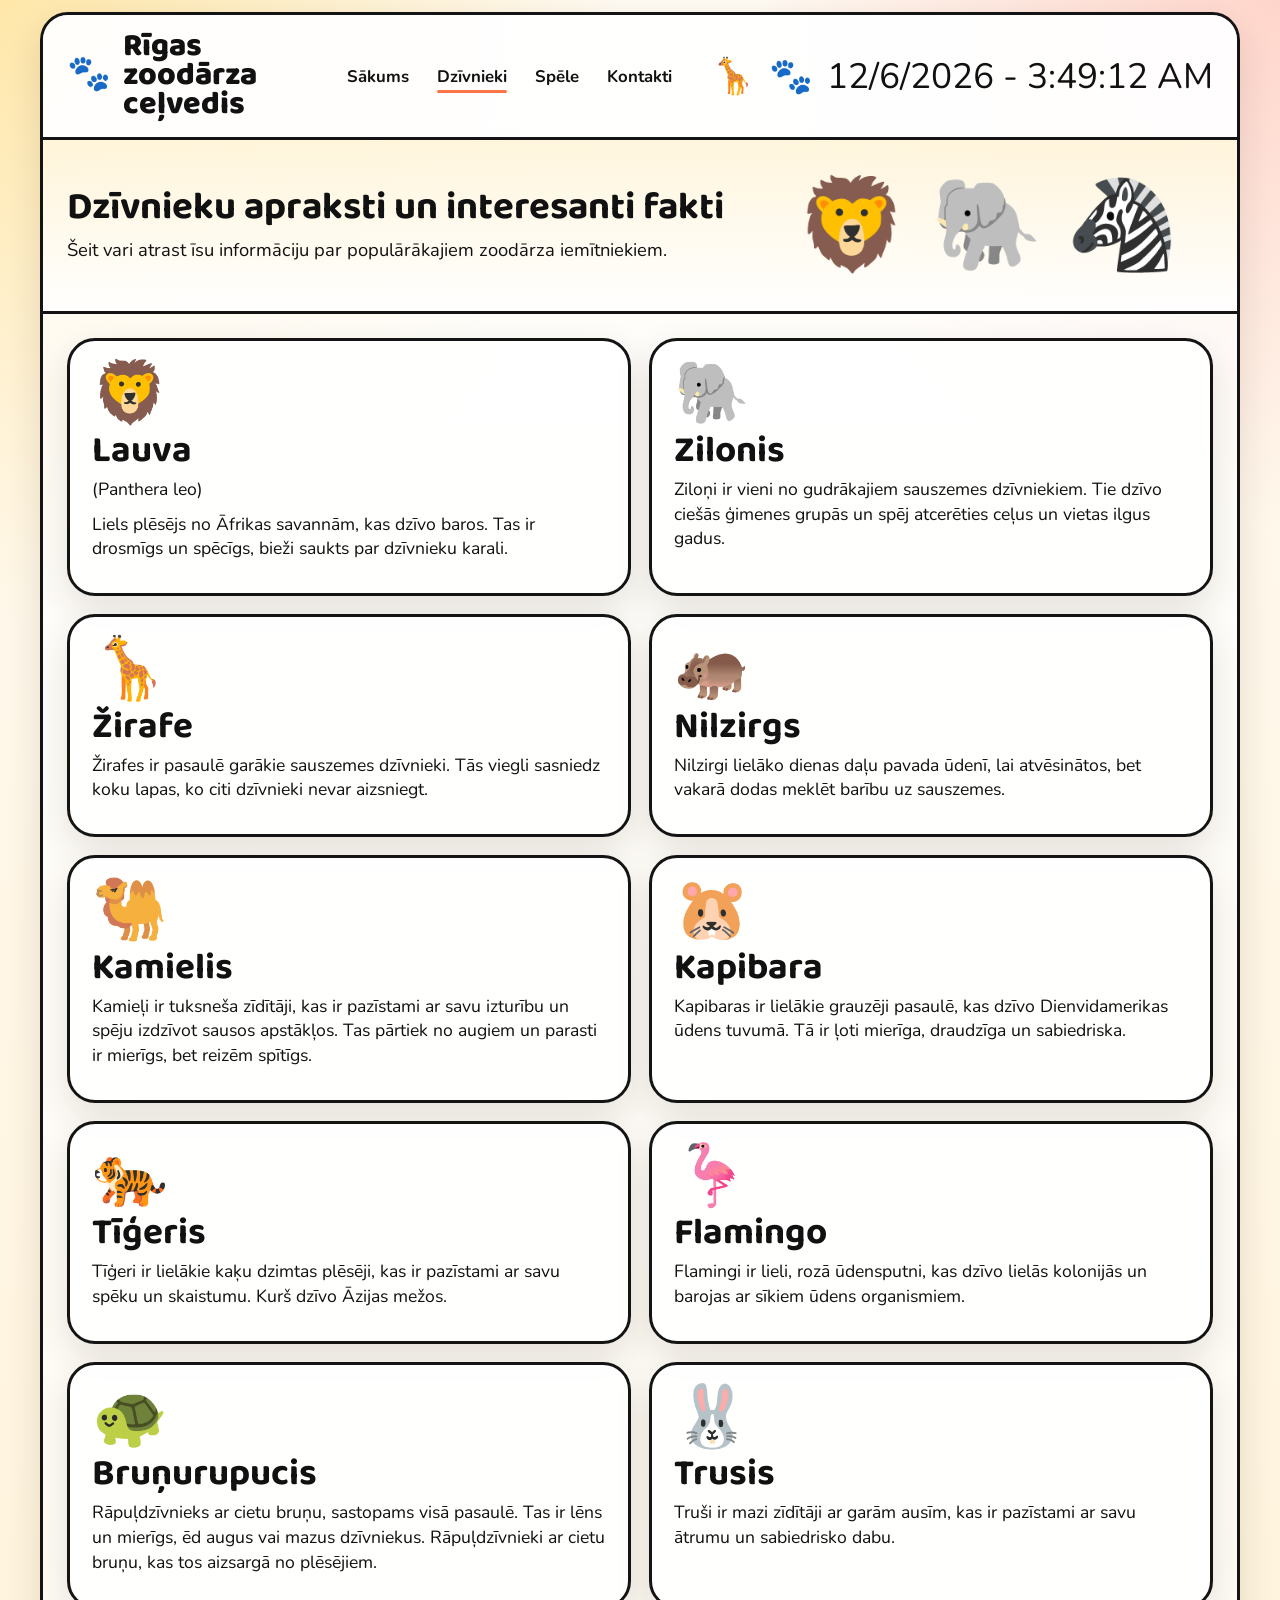
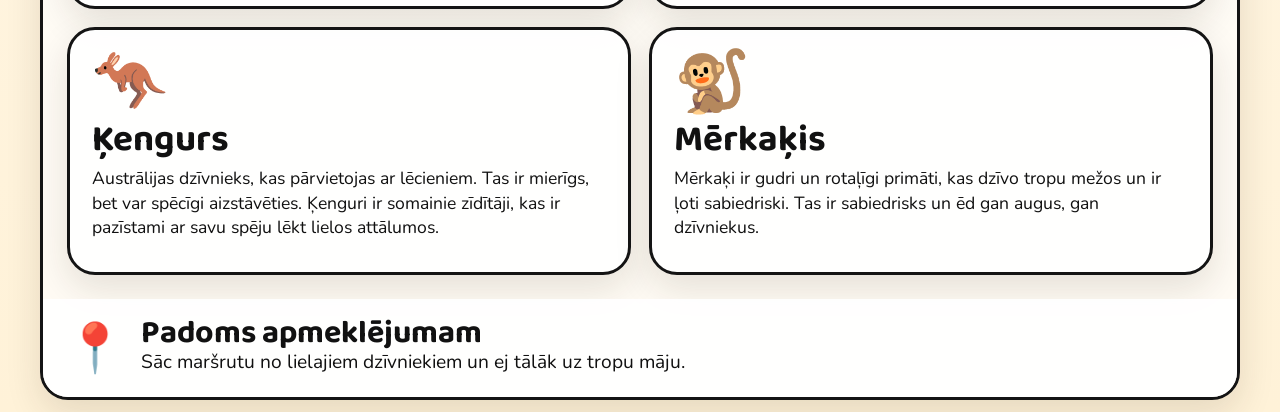
==== dzivnieki.html @ 42171311 "Add files via upload" ====
<!DOCTYPE html>
<html lang="lv">
  <head>
    <meta charset="UTF-8" />
    <meta name="viewport" content="width=device-width, initial-scale=1.0" />
    <title>Dzīvnieki | Rīgas zoodārza ceļvedis</title>
    <link rel="preconnect" href="https://fonts.googleapis.com" />
    <link rel="preconnect" href="https://fonts.gstatic.com" crossorigin />
    <link
      href="https://fonts.googleapis.com/css2?family=Baloo+2:wght@400;600;700;800&family=Nunito:wght@400;600;700&display=swap"
      rel="stylesheet"
    />
    <link rel="stylesheet" href="styles.css" />
  </head>
  <body>
    <div class="page-shell">
      <header class="hero hero--compact">
        <nav class="topbar">
          <a class="brand" href="index.html">
            <span class="brand__icon">🐾</span>
            <span>Rīgas zoodārza ceļvedis</span>
          </a>

          <div class="nav-links">
            <a href="index.html">Sākums</a>
            <a class="is-active" href="dzivnieki.html">Dzīvnieki</a>
            <a href="spele.html">Spēle</a>
            <a href="kontakti.html">Kontakti</a>
          </div>

          <div class="topbar__icons">
            <span>🦒</span>
            <span>🐾</span>
            <a id="time"></a>
          </div>
        </nav>

        <section class="subhero">
          <div>
            <h1>Dzīvnieku apraksti un interesanti fakti</h1>
            <p>
              Šeit vari atrast īsu informāciju par populārākajiem zoodārza
              iemītniekiem.
            </p>
          </div>
          <div class="subhero__art">🦁 🐘 🦓</div>
        </section>
      </header>

      <main class="cards-layout">
        <article class="info-card">
          <div class="info-card__emoji">🦁</div>
          <h2>Lauva</h2>
          <p class="latin-name">(Panthera leo)</p>
          <p>
            Liels plēsējs no Āfrikas savannām, kas dzīvo baros. 
            Tas ir drosmīgs un spēcīgs, bieži saukts par dzīvnieku karali.
          </p>
        </article>
        <article class="info-card">
          <div class="info-card__emoji">🐘</div>
          <h2>Zilonis</h2>
          <p>
            Ziloņi ir vieni no gudrākajiem sauszemes dzīvniekiem. Tie dzīvo
            ciešās ģimenes grupās un spēj atcerēties ceļus un vietas ilgus gadus.
          </p>
        </article>

        <article class="info-card">
          <div class="info-card__emoji">🦒</div>
          <h2>Žirafe</h2>
          <p>
            Žirafes ir pasaulē garākie sauszemes dzīvnieki. Tās viegli sasniedz
            koku lapas, ko citi dzīvnieki nevar aizsniegt.
          </p>
        </article>

        <article class="info-card">
          <div class="info-card__emoji">🦛</div>
          <h2>Nilzirgs</h2>
          <p>
            Nilzirgi lielāko dienas daļu pavada ūdenī, lai atvēsinātos, bet
            vakarā dodas meklēt barību uz sauszemes.
          </p>
        </article>


        <article class="info-card">
          <div class="info-card__emoji">🐫</div>
          <h2>Kamielis</h2>
          <p>
            Kamieļi ir tuksneša zīdītāji, kas ir pazīstami ar savu izturību un spēju izdzīvot sausos apstākļos.
            Tas pārtiek no augiem un parasti ir mierīgs, bet reizēm spītīgs.
          </p>
        </article>

        <article class="info-card">
          <div class="info-card__emoji">🐹</div>
          <h2>Kapibara</h2>
          <p>
            Kapibaras ir lielākie grauzēji pasaulē, kas dzīvo Dienvidamerikas ūdens tuvumā.
            Tā ir ļoti mierīga, draudzīga un sabiedriska.
          </p>
          
        </article>

        <article class="info-card">
          <div class="info-card__emoji">🐅</div>
          <h2>Tīģeris</h2>
          <p>
            Tīģeri ir lielākie kaķu dzimtas plēsēji, kas ir pazīstami ar savu spēku un skaistumu.
            Kurš dzīvo Āzijas mežos.
          </p>
        </article>

        <article class="info-card">
          <div class="info-card__emoji">🦩</div>
          <h2>Flamingo</h2>
          <p>
            Flamingi ir lieli, rozā ūdensputni, kas dzīvo lielās kolonijās un barojas ar sīkiem ūdens organismiem.
          </p>
        </article>

        <article class="info-card">
          <div class="info-card__emoji">🐢</div>
          <h2>Bruņurupucis</h2>
          <p>
            Rāpuļdzīvnieks ar cietu bruņu, sastopams visā pasaulē. 
            Tas ir lēns un mierīgs, ēd augus vai mazus dzīvniekus.
            Rāpuļdzīvnieki ar cietu bruņu, kas tos aizsargā no plēsējiem.
          </p>
        </article>

        <article class="info-card">
          <div class="info-card__emoji">🐰</div>
          <h2>Trusis</h2>
          <p>
            Truši ir mazi zīdītāji ar garām ausīm, kas ir pazīstami ar savu ātrumu un sabiedrisko dabu.
          </p>
        </article>

        <article class="info-card">
          <div class="info-card__emoji">🦘</div>
          <h2>Ķengurs</h2>
          <p>
            Austrālijas dzīvnieks, kas pārvietojas ar lēcieniem.
            Tas ir mierīgs, bet var spēcīgi aizstāvēties.
            Ķenguri ir somainie zīdītāji, kas ir pazīstami ar savu spēju lēkt lielos attālumos.
          </p>
        </article>

        <article class="info-card">
          <div class="info-card__emoji">🐒</div>
          <h2>Mērkaķis</h2>
          <p>
            Mērkaķi ir gudri un rotaļīgi primāti, kas dzīvo tropu mežos un ir ļoti sabiedriski.
            Tas ir sabiedrisks un ēd gan augus, gan dzīvniekus.
          </p>
          </main>


<footer class="footer-panels footer-panels--single">
  <section class="footer-panel">
    <span class="footer-panel__icon">📍</span>
    <div>
      <strong>Padoms apmeklējumam</strong>
      <span>Sāc maršrutu no lielajiem dzīvniekiem un ej tālāk uz tropu māju.</span>
    </div>
  </section>
</footer>
</div>
<script src="script.js"></script>
</body>
---- styles.css ----
:root {
  --bg: #fff9ef;
  --panel: #ffffff;
  --ink: #111111;
  --accent: #ff7448;
  --accent-soft: #ffd36b;
  --green: #9be94f;
  --line: #141414;
  --shadow: 0 14px 36px rgba(40, 30, 18, 0.12);
}

* {
  box-sizing: border-box;
}

html {
  scroll-behavior: smooth;
}

body {
  margin: 0;
  background:
    radial-gradient(circle at top left, #ffe7a9 0, transparent 26%),
    radial-gradient(circle at top right, #ffd5cb 0, transparent 22%),
    linear-gradient(180deg, #fffaf2 0%, #fff2d8 100%);
  color: var(--ink);
  font-family: "Nunito", sans-serif;
}

a {
  color: inherit;
  text-decoration: none;
}

.page-shell {
  width: min(1200px, calc(100% - 24px));
  margin: 12px auto;
  background: rgba(255, 255, 255, 0.72);
  border: 3px solid var(--line);
  border-radius: 28px;
  overflow: hidden;
  box-shadow: var(--shadow);
}

.topbar,
.hero__content,
.content-grid,
.footer-panels {
  border-bottom: 3px solid var(--line);
}

.topbar {
  display: flex;
  align-items: center;
  justify-content: space-between;
  gap: 24px;
  padding: 18px 24px;
  background: rgba(255, 255, 255, 0.84);
}

.brand {
  display: flex;
  align-items: center;
  gap: 12px;
  font-family: "Baloo 2", sans-serif;
  font-size: 2rem;
  font-weight: 800;
  line-height: 0.9;
  max-width: 240px;
}

.brand__icon {
  font-size: 2.2rem;
}

.nav-links {
  display: flex;
  flex-wrap: wrap;
  justify-content: center;
  gap: 14px 28px;
  font-size: 1.05rem;
  font-weight: 700;
}

.nav-links a {
  position: relative;
}

.nav-links a.is-active::after,
.nav-links a:hover::after {
  content: "";
  position: absolute;
  left: 0;
  right: 0;
  bottom: -5px;
  height: 3px;
  background: var(--accent);
  border-radius: 999px;
}

.topbar__icons {
  display: flex;
  align-items: center;
  gap: 14px;
  font-size: 2.2rem;
}

.hero__content {
  display: grid;
  grid-template-columns: 280px 1fr 320px;
  align-items: center;
  gap: 16px;
  padding: 18px 20px;
}

.hero__art {
  min-height: 220px;
  display: flex;
  align-items: flex-end;
  justify-content: center;
  position: relative;
}

.animal-stack {
  position: relative;
  width: 100%;
  height: 200px;
}

.animal {
  position: absolute;
  filter: drop-shadow(0 10px 18px rgba(0, 0, 0, 0.12));
}

.animal--horse {
  left: 18px;
  bottom: 26px;
  font-size: 5.2rem;
}

.animal--giraffe {
  left: 118px;
  bottom: 24px;
  font-size: 7.2rem;
}

.animal--hippo {
  left: 0;
  bottom: 0;
  font-size: 4.4rem;
}

.animal--pig {
  left: 78px;
  bottom: 0;
  font-size: 3.8rem;
}

.animal--bear {
  left: 160px;
  bottom: 6px;
  font-size: 3.7rem;
}

.hero__center {
  text-align: center;
}

.hero__center h1,
.panel__label,
.animal-panel__info h2,
.animal-panel__route h3,
.quiz-result,
.next-question,
.footer-panel strong {
  font-family: "Baloo 2", sans-serif;
}

.hero__center h1 {
  margin: 0 0 8px;
  font-size: clamp(2rem, 3vw, 3.2rem);
  line-height: 0.95;
}

.hero__center p {
  margin: 0 0 18px;
  font-size: 1.25rem;
}

.searchbar {
  display: flex;
  align-items: center;
  gap: 10px;
  max-width: 560px;
  margin: 0 auto;
  padding: 8px 10px 8px 16px;
  background: white;
  border: 3px solid #777;
  border-radius: 999px;
  box-shadow: inset 0 4px 12px rgba(0, 0, 0, 0.04);
}

.searchbar input {
  flex: 1;
  border: 0;
  outline: 0;
  font-size: 1.05rem;
  background: transparent;
}

.searchbar button {
  border: 0;
  border-radius: 999px;
  background: var(--accent);
  color: white;
  padding: 12px 18px;
  font-weight: 800;
  cursor: pointer;
}

.searchbar__icon {
  font-size: 1.2rem;
}

.hero__art--right {
  align-items: center;
  justify-content: space-evenly;
}

.hero__big-animal,
.hero__lion {
  filter: drop-shadow(0 10px 18px rgba(0, 0, 0, 0.12));
}

.hero__big-animal {
  font-size: 7.2rem;
}

.hero__lion {
  font-size: 6.2rem;
}

.paw-trail {
  display: grid;
  grid-template-columns: repeat(2, 1fr);
  gap: 6px 10px;
  font-size: 1.7rem;
  transform: rotate(-10deg);
}

.content-grid {
  display: grid;
  grid-template-columns: 1.05fr 1fr;
}

.subhero,
.cards-layout,
.single-panel {
  padding: 24px;
}

.subhero {
  display: grid;
  grid-template-columns: 1.2fr 0.8fr;
  align-items: center;
  gap: 18px;
  background: linear-gradient(180deg, rgba(255, 243, 211, 0.75), rgba(255, 255, 255, 0.9));
  border-bottom: 3px solid var(--line);
}

.subhero h1 {
  margin: 0 0 10px;
  font-family: "Baloo 2", sans-serif;
  font-size: clamp(2.2rem, 3vw, 3.4rem);
  line-height: 0.95;
}

.subhero p {
  margin: 0;
  font-size: 1.15rem;
}

.subhero__eyebrow {
  margin-bottom: 8px !important;
  color: var(--accent);
  font-weight: 800;
  text-transform: uppercase;
  letter-spacing: 0.08em;
}

.subhero__art {
  text-align: center;
  font-size: clamp(3rem, 7vw, 6rem);
}

.panel {
  min-height: 320px;
  background: rgba(255, 255, 255, 0.88);
}

.cards-layout {
  display: grid;
  grid-template-columns: repeat(2, minmax(0, 1fr));
  gap: 18px;
}

.single-panel {
  padding: 24px;
}

.info-card {
  background: rgba(255, 255, 255, 0.92);
  border: 3px solid var(--line);
  border-radius: 28px;
  padding: 22px;
  box-shadow: var(--shadow);
}

.info-card--feature {
  background: linear-gradient(180deg, #fff7d8, #fffef7);
}

.info-card__emoji {
  font-size: 3.8rem;
  line-height: 1;
}

.info-card h2 {
  margin: 10px 0 8px;
  font-family: "Baloo 2", sans-serif;
  font-size: 2.3rem;
  line-height: 0.95;
}

.info-card p {
  margin: 0 0 10px;
  font-size: 1.1rem;
  line-height: 1.4;
}

.panel + .panel {
  border-left: 3px solid var(--line);
}

.panel__label {
  font-size: clamp(1.8rem, 2.2vw, 2.7rem);
  font-weight: 800;
  padding: 16px 18px 4px;
}

.animal-panel__grid {
  display: grid;
  grid-template-columns: 170px 1fr 220px;
  gap: 18px;
  padding: 0 18px 18px;
}

.animal-panel__image {
  display: flex;
  align-items: center;
  justify-content: center;
}

.lion-spotlight {
  width: 150px;
  height: 220px;
  display: grid;
  place-items: center;
  font-size: 7.5rem;
  background: linear-gradient(180deg, #fff7d5, #ffe59d);
  border: 3px solid var(--line);
  border-radius: 28px;
}

.animal-panel__info h2 {
  margin: 4px 0 0;
  font-size: 3rem;
  line-height: 0.85;
}

.latin-name {
  margin: 2px 0 16px;
  font-size: 1.35rem;
}

.facts {
  list-style: none;
  padding: 0;
  margin: 0 0 18px;
  display: grid;
  gap: 12px;
  font-size: 1.15rem;
}

.description,
.animal-panel__route p,
.game-panel__question {
  font-size: 1.1rem;
  line-height: 1.35;
}

.animal-panel__route {
  display: flex;
  flex-direction: column;
  justify-content: center;
  text-align: center;
}

.animal-panel__route h3 {
  margin: 4px 0 10px;
  font-size: 2.8rem;
  line-height: 0.9;
}

.route-illustration {
  font-size: 1.8rem;
  margin: 10px 0 14px;
}

.map-link {
  color: #ff5f57;
  font-size: 1.8rem;
  font-weight: 800;
  text-decoration: underline;
}

.game-panel {
  padding: 0 18px 18px;
}

.game-panel--wide {
  border: 3px solid var(--line);
  border-radius: 28px;
  box-shadow: var(--shadow);
}

.game-panel__question {
  margin: 0 0 18px;
  padding-left: 4px;
}

.quiz-options {
  display: grid;
  grid-template-columns: repeat(3, 1fr);
  gap: 14px;
}

.quiz-card {
  display: flex;
  flex-direction: column;
  align-items: center;
  justify-content: center;
  min-height: 160px;
  border: 3px solid var(--line);
  border-radius: 22px;
  background: linear-gradient(180deg, #fffdf6, #f1f6df);
  font: inherit;
  font-weight: 800;
  cursor: pointer;
  transition: transform 180ms ease, box-shadow 180ms ease, background 180ms ease;
}

.quiz-card:hover {
  transform: translateY(-4px);
  box-shadow: 0 10px 20px rgba(0, 0, 0, 0.12);
}

.quiz-card__emoji {
  font-size: 4rem;
  margin-bottom: 8px;
}

.quiz-card.is-picked {
  background: linear-gradient(180deg, #fff3c4, #ffd37b);
}

.quiz-card.is-wrong {
  background: linear-gradient(180deg, #ffd4cf, #ffaea4);
}

.quiz-card.is-right {
  background: linear-gradient(180deg, #dffff1, #7ff0a2);
}

.quiz-result {
  margin-top: 14px;
  font-size: clamp(2rem, 3vw, 3.4rem);
  text-align: center;
  line-height: 0.95;
}

.quiz-score {
  margin-top: 12px;
  text-align: center;
  font-size: 1.15rem;
  font-weight: 700;
}

.quiz-result.is-success {
  color: #222;
}

.quiz-result.is-error {
  color: #b9352b;
}

.next-question {
  display: block;
  margin: 8px auto 0;
  background: transparent;
  border: 0;
  color: var(--green);
  font-size: 2rem;
  font-weight: 800;
  cursor: pointer;
}

.footer-panels {
  display: grid;
  grid-template-columns: 1fr 1fr;
  border-bottom: 0;
}

.footer-panels--single {
  grid-template-columns: 1fr;
}

.footer-panel {
  display: flex;
  align-items: center;
  gap: 16px;
  padding: 16px 22px;
  min-height: 82px;
  background: rgba(255, 255, 255, 0.92);
}

.footer-panel + .footer-panel {
  border-left: 3px solid var(--line);
}

.footer-panel__icon {
  font-size: 3rem;
}

.footer-panel strong {
  display: block;
  font-size: 2rem;
  line-height: 0.9;
}

.footer-panel span:last-child {
  font-size: 1.2rem;
}

@media (max-width: 1024px) {
  .topbar,
  .hero__content,
  .content-grid,
  .footer-panels,
  .animal-panel__grid,
  .subhero,
  .cards-layout,
  .quiz-options {
    grid-template-columns: 1fr;
  }

  .topbar {
    flex-direction: column;
  }

  .hero__content,
  .content-grid,
  .footer-panels {
    display: grid;
  }

  .panel + .panel,
  .footer-panel + .footer-panel {
    border-left: 0;
    border-top: 3px solid var(--line);
  }

  .hero__art {
    min-height: auto;
  }

  .hero__art--right {
    gap: 14px;
    flex-wrap: wrap;
  }
}

@media (max-width: 640px) {
  .page-shell {
    width: min(100% - 12px, 100%);
    margin: 6px auto;
    border-radius: 18px;
  }

  .brand {
    text-align: center;
    justify-content: center;
    max-width: none;
  }

  .panel__label,
  .quiz-result,
  .footer-panel strong,
  .animal-panel__info h2,
  .animal-panel__route h3 {
    line-height: 1;
  }

  .searchbar {
    flex-wrap: wrap;
    border-radius: 24px;
  }

  .searchbar button {
    width: 100%;
  }

  .lion-spotlight {
    width: 100%;
    max-width: 220px;
  }
}


.time {
  font-size: 1.2rem;
  font-weight: 700;
  color: #555;
}
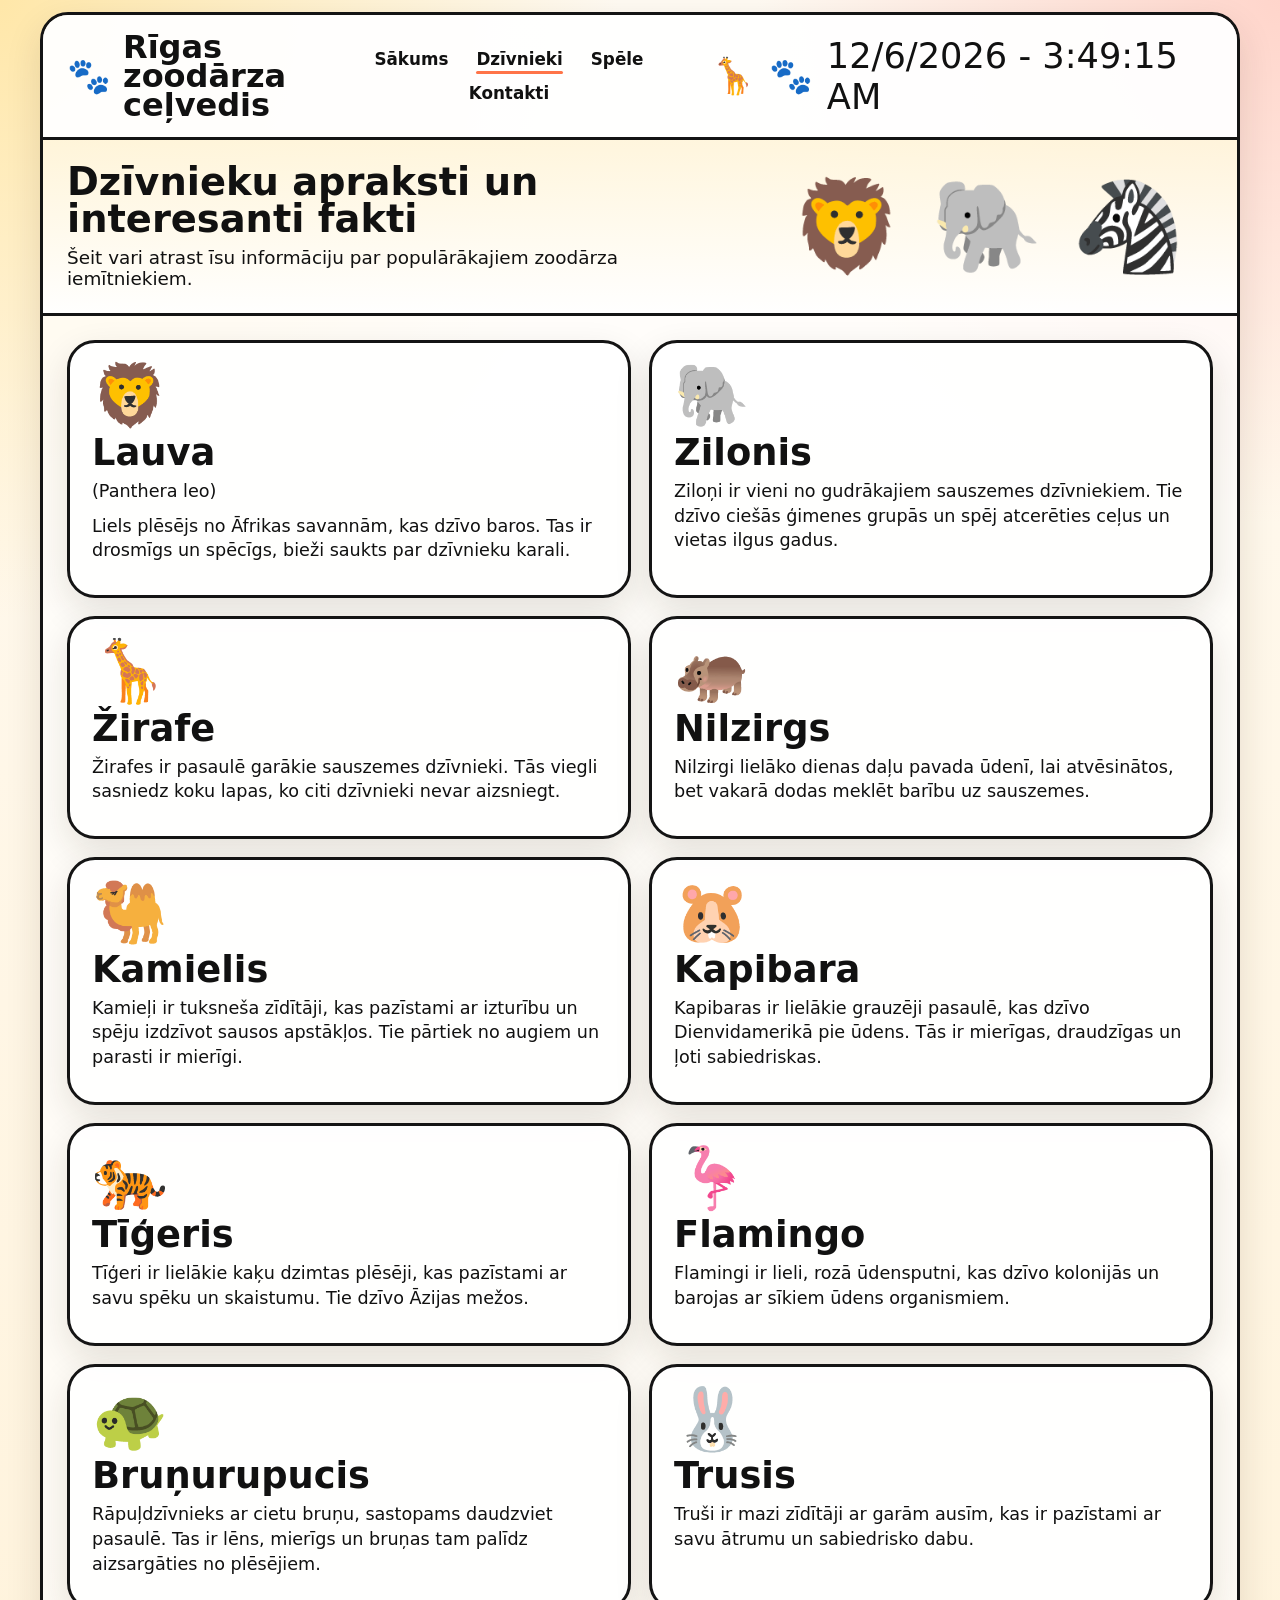
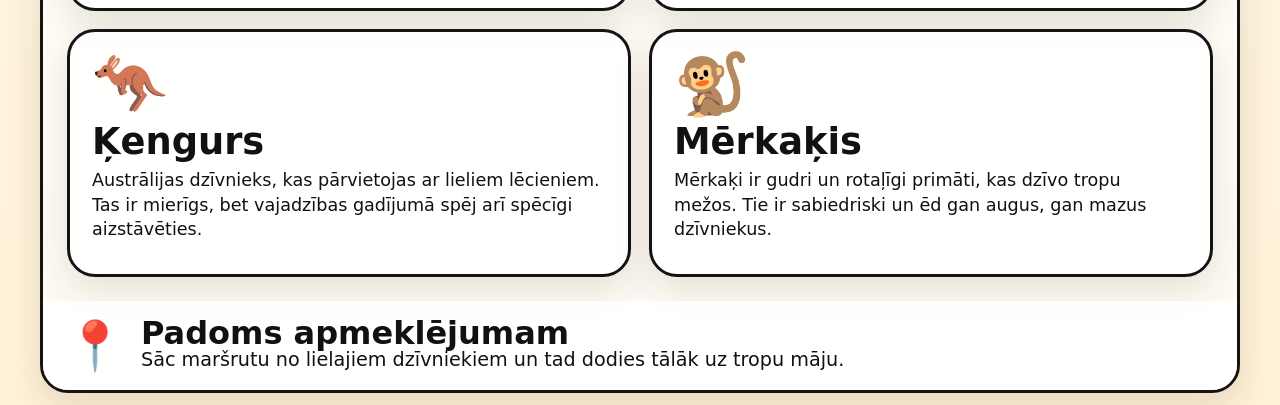
==== commit ad80bdd8: "Add files via upload" ====
--- a/dzivnieki.html
+++ b/dzivnieki.html
@@ -4,12 +4,6 @@
     <meta charset="UTF-8" />
     <meta name="viewport" content="width=device-width, initial-scale=1.0" />
     <title>Dzīvnieki | Rīgas zoodārza ceļvedis</title>
-    <link rel="preconnect" href="https://fonts.googleapis.com" />
-    <link rel="preconnect" href="https://fonts.gstatic.com" crossorigin />
-    <link
-      href="https://fonts.googleapis.com/css2?family=Baloo+2:wght@400;600;700;800&family=Nunito:wght@400;600;700&display=swap"
-      rel="stylesheet"
-    />
     <link rel="stylesheet" href="styles.css" />
   </head>
   <body>
@@ -31,17 +25,14 @@
           <div class="topbar__icons">
             <span>🦒</span>
             <span>🐾</span>
-            <a id="time"></a>
+            <time id="time"></time>
           </div>
         </nav>
 
         <section class="subhero">
           <div>
             <h1>Dzīvnieku apraksti un interesanti fakti</h1>
-            <p>
-              Šeit vari atrast īsu informāciju par populārākajiem zoodārza
-              iemītniekiem.
-            </p>
+            <p>Šeit vari atrast īsu informāciju par populārākajiem zoodārza iemītniekiem.</p>
           </div>
           <div class="subhero__art">🦁 🐘 🦓</div>
         </section>
@@ -53,16 +44,17 @@
           <h2>Lauva</h2>
           <p class="latin-name">(Panthera leo)</p>
           <p>
-            Liels plēsējs no Āfrikas savannām, kas dzīvo baros. 
-            Tas ir drosmīgs un spēcīgs, bieži saukts par dzīvnieku karali.
+            Liels plēsējs no Āfrikas savannām, kas dzīvo baros. Tas ir drosmīgs un spēcīgs,
+            bieži saukts par dzīvnieku karali.
           </p>
         </article>
+
         <article class="info-card">
           <div class="info-card__emoji">🐘</div>
           <h2>Zilonis</h2>
           <p>
-            Ziloņi ir vieni no gudrākajiem sauszemes dzīvniekiem. Tie dzīvo
-            ciešās ģimenes grupās un spēj atcerēties ceļus un vietas ilgus gadus.
+            Ziloņi ir vieni no gudrākajiem sauszemes dzīvniekiem. Tie dzīvo ciešās ģimenes
+            grupās un spēj atcerēties ceļus un vietas ilgus gadus.
           </p>
         </article>
 
@@ -70,8 +62,8 @@
           <div class="info-card__emoji">🦒</div>
           <h2>Žirafe</h2>
           <p>
-            Žirafes ir pasaulē garākie sauszemes dzīvnieki. Tās viegli sasniedz
-            koku lapas, ko citi dzīvnieki nevar aizsniegt.
+            Žirafes ir pasaulē garākie sauszemes dzīvnieki. Tās viegli sasniedz koku lapas,
+            ko citi dzīvnieki nevar aizsniegt.
           </p>
         </article>
 
@@ -79,18 +71,17 @@
           <div class="info-card__emoji">🦛</div>
           <h2>Nilzirgs</h2>
           <p>
-            Nilzirgi lielāko dienas daļu pavada ūdenī, lai atvēsinātos, bet
-            vakarā dodas meklēt barību uz sauszemes.
+            Nilzirgi lielāko dienas daļu pavada ūdenī, lai atvēsinātos, bet vakarā dodas
+            meklēt barību uz sauszemes.
           </p>
         </article>
-
 
         <article class="info-card">
           <div class="info-card__emoji">🐫</div>
           <h2>Kamielis</h2>
           <p>
-            Kamieļi ir tuksneša zīdītāji, kas ir pazīstami ar savu izturību un spēju izdzīvot sausos apstākļos.
-            Tas pārtiek no augiem un parasti ir mierīgs, bet reizēm spītīgs.
+            Kamieļi ir tuksneša zīdītāji, kas pazīstami ar izturību un spēju izdzīvot sausos
+            apstākļos. Tie pārtiek no augiem un parasti ir mierīgi.
           </p>
         </article>
 
@@ -98,18 +89,17 @@
           <div class="info-card__emoji">🐹</div>
           <h2>Kapibara</h2>
           <p>
-            Kapibaras ir lielākie grauzēji pasaulē, kas dzīvo Dienvidamerikas ūdens tuvumā.
-            Tā ir ļoti mierīga, draudzīga un sabiedriska.
+            Kapibaras ir lielākie grauzēji pasaulē, kas dzīvo Dienvidamerikā pie ūdens.
+            Tās ir mierīgas, draudzīgas un ļoti sabiedriskas.
           </p>
-          
         </article>
 
         <article class="info-card">
           <div class="info-card__emoji">🐅</div>
           <h2>Tīģeris</h2>
           <p>
-            Tīģeri ir lielākie kaķu dzimtas plēsēji, kas ir pazīstami ar savu spēku un skaistumu.
-            Kurš dzīvo Āzijas mežos.
+            Tīģeri ir lielākie kaķu dzimtas plēsēji, kas pazīstami ar savu spēku un skaistumu.
+            Tie dzīvo Āzijas mežos.
           </p>
         </article>
 
@@ -117,7 +107,8 @@
           <div class="info-card__emoji">🦩</div>
           <h2>Flamingo</h2>
           <p>
-            Flamingi ir lieli, rozā ūdensputni, kas dzīvo lielās kolonijās un barojas ar sīkiem ūdens organismiem.
+            Flamingi ir lieli, rozā ūdensputni, kas dzīvo kolonijās un barojas ar sīkiem
+            ūdens organismiem.
           </p>
         </article>
 
@@ -125,9 +116,8 @@
           <div class="info-card__emoji">🐢</div>
           <h2>Bruņurupucis</h2>
           <p>
-            Rāpuļdzīvnieks ar cietu bruņu, sastopams visā pasaulē. 
-            Tas ir lēns un mierīgs, ēd augus vai mazus dzīvniekus.
-            Rāpuļdzīvnieki ar cietu bruņu, kas tos aizsargā no plēsējiem.
+            Rāpuļdzīvnieks ar cietu bruņu, sastopams daudzviet pasaulē. Tas ir lēns, mierīgs
+            un bruņas tam palīdz aizsargāties no plēsējiem.
           </p>
         </article>
 
@@ -135,7 +125,8 @@
           <div class="info-card__emoji">🐰</div>
           <h2>Trusis</h2>
           <p>
-            Truši ir mazi zīdītāji ar garām ausīm, kas ir pazīstami ar savu ātrumu un sabiedrisko dabu.
+            Truši ir mazi zīdītāji ar garām ausīm, kas ir pazīstami ar savu ātrumu un
+            sabiedrisko dabu.
           </p>
         </article>
 
@@ -143,9 +134,8 @@
           <div class="info-card__emoji">🦘</div>
           <h2>Ķengurs</h2>
           <p>
-            Austrālijas dzīvnieks, kas pārvietojas ar lēcieniem.
-            Tas ir mierīgs, bet var spēcīgi aizstāvēties.
-            Ķenguri ir somainie zīdītāji, kas ir pazīstami ar savu spēju lēkt lielos attālumos.
+            Austrālijas dzīvnieks, kas pārvietojas ar lieliem lēcieniem. Tas ir mierīgs,
+            bet vajadzības gadījumā spēj arī spēcīgi aizstāvēties.
           </p>
         </article>
 
@@ -153,22 +143,23 @@
           <div class="info-card__emoji">🐒</div>
           <h2>Mērkaķis</h2>
           <p>
-            Mērkaķi ir gudri un rotaļīgi primāti, kas dzīvo tropu mežos un ir ļoti sabiedriski.
-            Tas ir sabiedrisks un ēd gan augus, gan dzīvniekus.
+            Mērkaķi ir gudri un rotaļīgi primāti, kas dzīvo tropu mežos. Tie ir sabiedriski
+            un ēd gan augus, gan mazus dzīvniekus.
           </p>
-          </main>
+        </article>
+      </main>
 
+      <footer class="footer-panels footer-panels--single">
+        <section class="footer-panel">
+          <span class="footer-panel__icon">📍</span>
+          <div>
+            <strong>Padoms apmeklējumam</strong>
+            <span>Sāc maršrutu no lielajiem dzīvniekiem un tad dodies tālāk uz tropu māju.</span>
+          </div>
+        </section>
+      </footer>
+    </div>
 
-<footer class="footer-panels footer-panels--single">
-  <section class="footer-panel">
-    <span class="footer-panel__icon">📍</span>
-    <div>
-      <strong>Padoms apmeklējumam</strong>
-      <span>Sāc maršrutu no lielajiem dzīvniekiem un ej tālāk uz tropu māju.</span>
-    </div>
-  </section>
-</footer>
-</div>
-<script src="script.js"></script>
-</body>
-
+    <script src="script.js"></script>
+  </body>
+</html>
--- a/styles.css
+++ b/styles.css
@@ -1,4 +1,4 @@
-:root {
+﻿:root {
   --bg: #fff9ef;
   --panel: #ffffff;
   --ink: #111111;
@@ -24,7 +24,11 @@
     radial-gradient(circle at top right, #ffd5cb 0, transparent 22%),
     linear-gradient(180deg, #fffaf2 0%, #fff2d8 100%);
   color: var(--ink);
-  font-family: "Nunito", sans-serif;
+  font-family: system-ui, -apple-system, "Segoe UI", sans-serif;
+  letter-spacing: 0;
+  word-spacing: 0;
+  font-kerning: normal;
+  text-rendering: optimizeLegibility;
 }
 
 a {
@@ -62,7 +66,7 @@
   display: flex;
   align-items: center;
   gap: 12px;
-  font-family: "Baloo 2", sans-serif;
+  font-family: inherit;
   font-size: 2rem;
   font-weight: 800;
   line-height: 0.9;
@@ -168,12 +172,16 @@
 
 .hero__center h1,
 .panel__label,
+.subhero h1,
+.info-card h2,
 .animal-panel__info h2,
 .animal-panel__route h3,
 .quiz-result,
 .next-question,
 .footer-panel strong {
-  font-family: "Baloo 2", sans-serif;
+  font-family: inherit;
+  letter-spacing: 0;
+  word-spacing: 0;
 }
 
 .hero__center h1 {
@@ -222,6 +230,33 @@
   font-size: 1.2rem;
 }
 
+.search-result {
+  margin: 16px auto 0;
+  max-width: 560px;
+  padding: 14px 18px;
+  border: 3px solid var(--line);
+  border-radius: 24px;
+  background: rgba(255, 255, 255, 0.92);
+  box-shadow: var(--shadow);
+  font-size: 1.05rem;
+  font-weight: 700;
+  line-height: 1.45;
+  text-align: left;
+}
+
+.search-result--idle {
+  color: #4d4d4d;
+}
+
+.search-result.is-success {
+  background: linear-gradient(180deg, #f4ffe8, #ddffbb);
+}
+
+.search-result.is-error {
+  background: linear-gradient(180deg, #fff0eb, #ffd0c6);
+  color: #8e2e22;
+}
+
 .hero__art--right {
   align-items: center;
   justify-content: space-evenly;
@@ -270,7 +305,6 @@
 
 .subhero h1 {
   margin: 0 0 10px;
-  font-family: "Baloo 2", sans-serif;
   font-size: clamp(2.2rem, 3vw, 3.4rem);
   line-height: 0.95;
 }
@@ -327,7 +361,6 @@
 
 .info-card h2 {
   margin: 10px 0 8px;
-  font-family: "Baloo 2", sans-serif;
   font-size: 2.3rem;
   line-height: 0.95;
 }
@@ -415,13 +448,6 @@
 .route-illustration {
   font-size: 1.8rem;
   margin: 10px 0 14px;
-}
-
-.map-link {
-  color: #ff5f57;
-  font-size: 1.8rem;
-  font-weight: 800;
-  text-decoration: underline;
 }
 
 .game-panel {
@@ -625,10 +651,3 @@
     max-width: 220px;
   }
 }
-
-
-.time {
-  font-size: 1.2rem;
-  font-weight: 700;
-  color: #555;
-}
